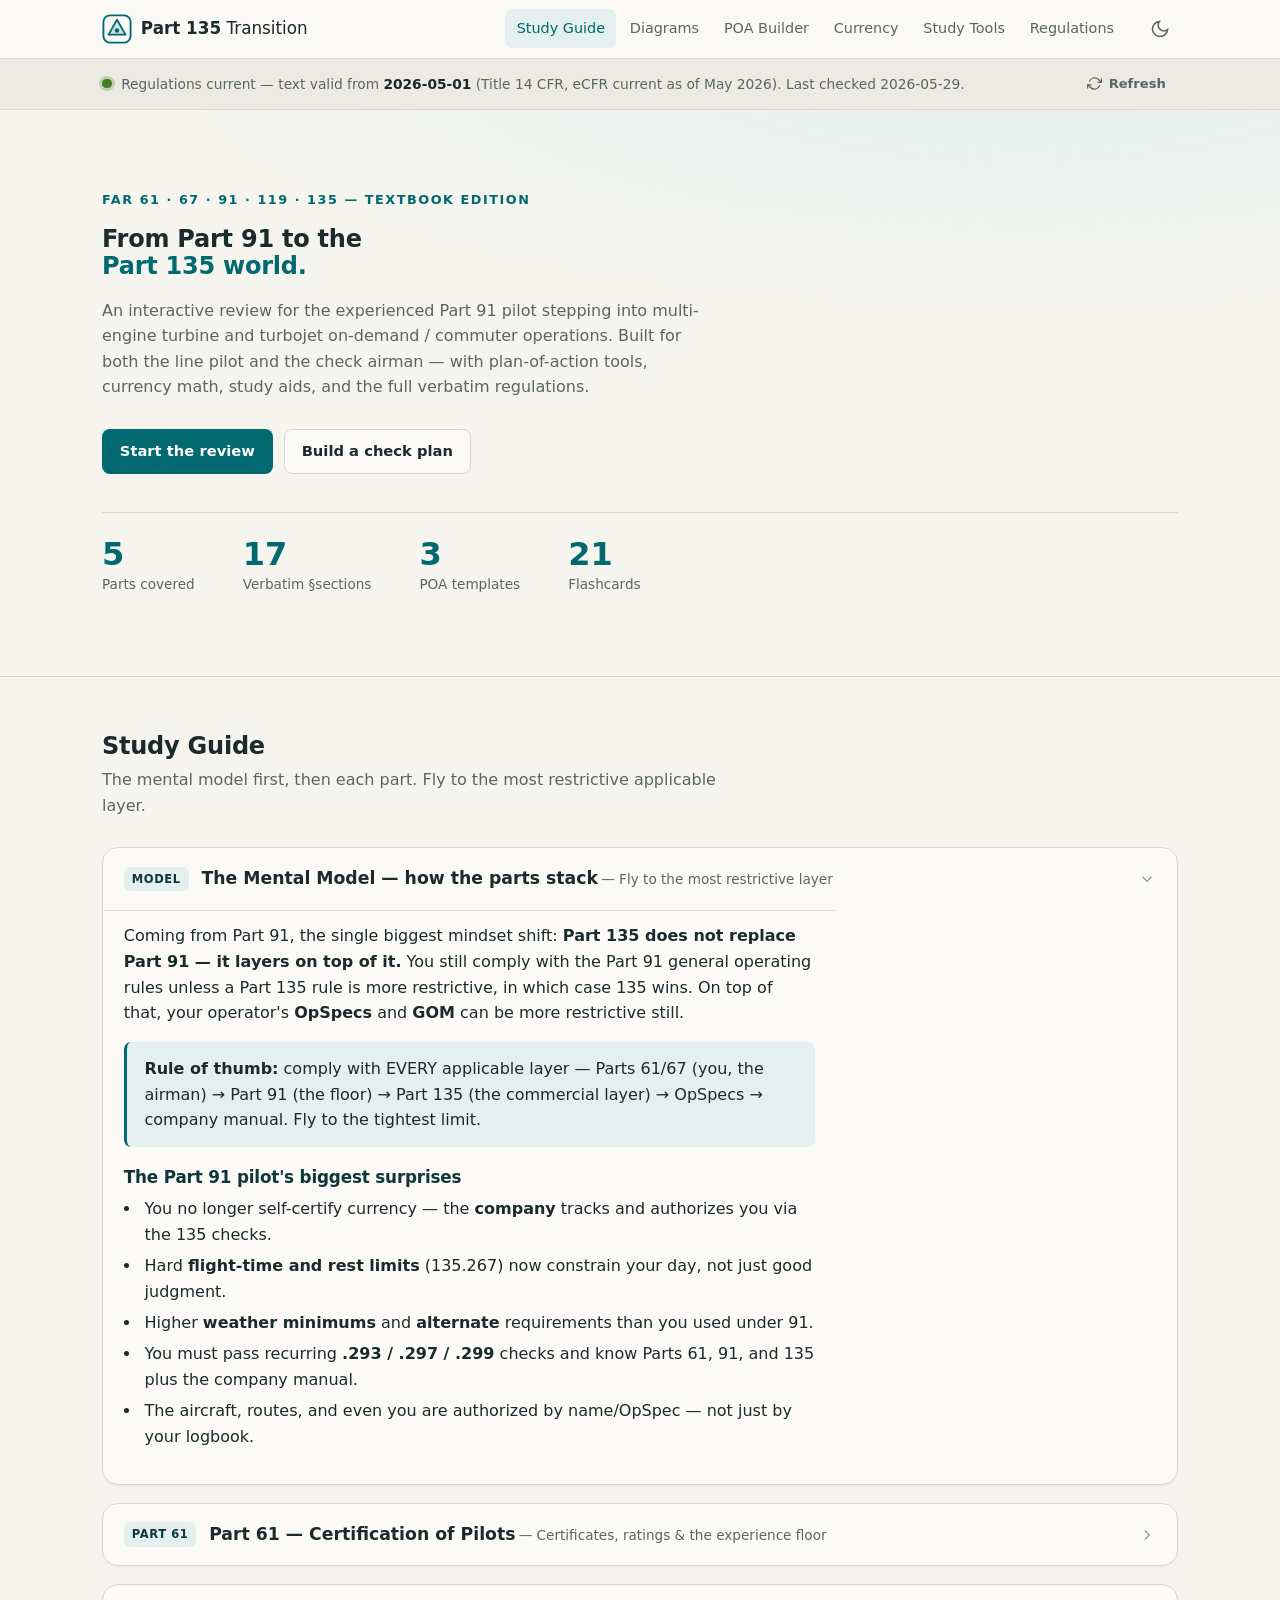
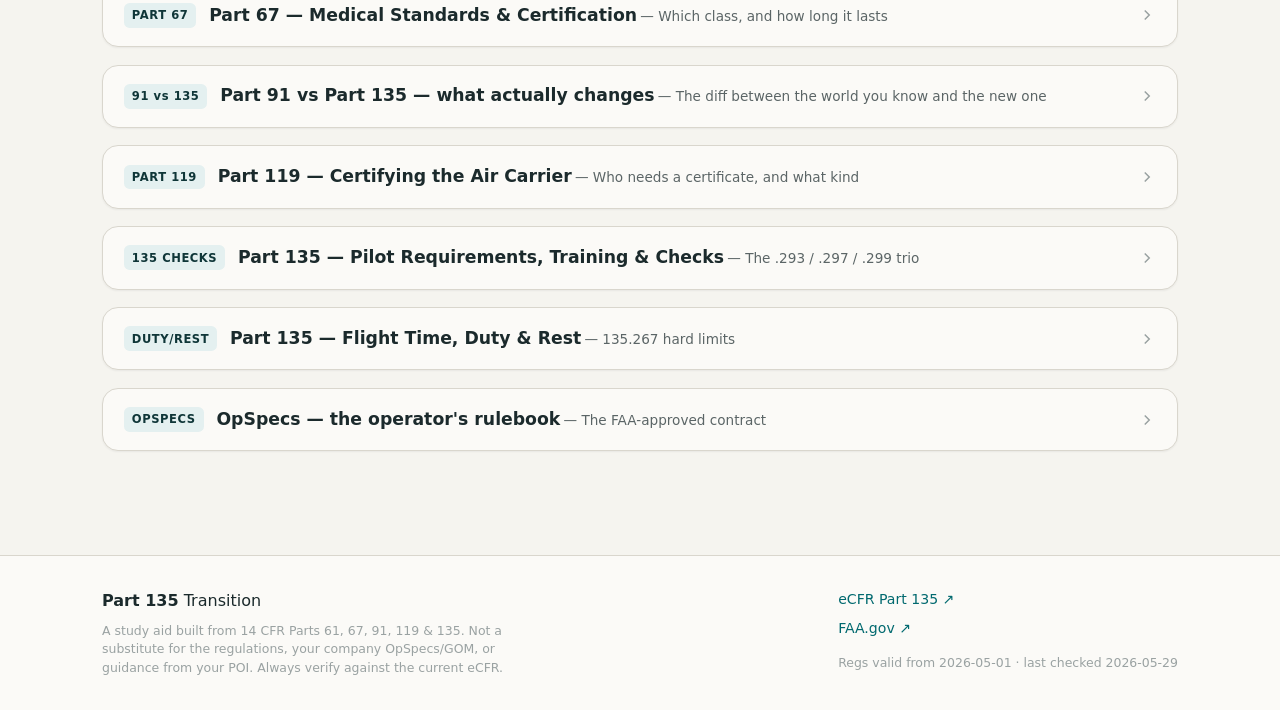
==== index.html @ 2782b60f "Initial commit: Part 91 to 135 transition interactive study site - SPA: study guide, diagrams, POA b" ====
<!DOCTYPE html>
<html lang="en" data-theme="light">
<head>
<meta charset="UTF-8" />
<meta name="viewport" content="width=device-width, initial-scale=1.0" />
<title>Part 135 Transition — Interactive Study Guide & Check Airman Tools</title>
<meta name="description" content="Interactive review of FAR Parts 61, 67, 91, 119 & 135 for Part 91 pilots moving into the Part 135 world. Plan-of-action builder, currency tools, flashcards, and the full verbatim regulations." />
<link rel="preconnect" href="https://api.fontshare.com" />
<link href="https://api.fontshare.com/v2/css?f[]=satoshi@400,500,700,900&f[]=general-sans@500,600,700&display=swap" rel="stylesheet" />
<link rel="stylesheet" href="css/style.css" />
<link rel="icon" href="assets/favicon.svg" type="image/svg+xml" />
</head>
<body>
<a class="skip-link" href="#main">Skip to content</a>

<header class="topbar">
  <div class="wrap topbar-inner">
    <a class="brand" href="#top" aria-label="Part 135 Transition home">
      <svg class="brand-mark" viewBox="0 0 32 32" fill="none" aria-hidden="true">
        <rect x="1.5" y="1.5" width="29" height="29" rx="7" stroke="currentColor" stroke-width="2"/>
        <path d="M16 6 L25 22 H7 Z" fill="currentColor" opacity="0.16"/>
        <path d="M16 6 L25 22 H7 Z" stroke="currentColor" stroke-width="2" stroke-linejoin="round"/>
        <circle cx="16" cy="17.5" r="2.4" fill="currentColor"/>
      </svg>
      <span class="brand-text"><strong>Part&nbsp;135</strong> Transition</span>
    </a>
    <nav class="mainnav" aria-label="Primary">
      <button class="navlink" data-go="learn">Study Guide</button>
      <button class="navlink" data-go="diagrams">Diagrams</button>
      <button class="navlink" data-go="poa">POA Builder</button>
      <button class="navlink" data-go="currency">Currency</button>
      <button class="navlink" data-go="study">Study Tools</button>
      <button class="navlink" data-go="regs">Regulations</button>
    </nav>
    <button class="iconbtn" data-theme-toggle aria-label="Switch to dark mode"></button>
    <button class="iconbtn menubtn" aria-label="Open menu" aria-expanded="false">
      <svg width="22" height="22" viewBox="0 0 24 24" fill="none" stroke="currentColor" stroke-width="2"><path d="M3 6h18M3 12h18M3 18h18"/></svg>
    </button>
  </div>
</header>

<!-- Reg validity banner -->
<div class="regbar" id="regbar">
  <div class="wrap regbar-inner">
    <span class="regbar-dot" id="regDot" aria-hidden="true"></span>
    <span class="regbar-text" id="regText">Checking regulation currency…</span>
    <button class="btn btn-ghost btn-sm" id="refreshBtn">
      <svg width="15" height="15" viewBox="0 0 24 24" fill="none" stroke="currentColor" stroke-width="2" id="refreshIcon"><path d="M23 4v6h-6M1 20v-6h6"/><path d="M3.51 9a9 9 0 0 1 14.85-3.36L23 10M1 14l4.64 4.36A9 9 0 0 0 20.49 15"/></svg>
      Refresh
    </button>
  </div>
</div>

<main id="main">

<!-- HERO -->
<section class="hero" id="top">
  <div class="wrap hero-inner">
    <p class="eyebrow">FAR 61 · 67 · 91 · 119 · 135 — Textbook Edition</p>
    <h1>From Part&nbsp;91 to the<br/><span class="accent">Part&nbsp;135 world.</span></h1>
    <p class="lede">An interactive review for the experienced Part&nbsp;91 pilot stepping into multi-engine turbine and turbojet on-demand / commuter operations. Built for both the line pilot and the check airman — with plan-of-action tools, currency math, study aids, and the full verbatim regulations.</p>
    <div class="hero-cta">
      <button class="btn btn-primary" data-go="learn">Start the review</button>
      <button class="btn btn-outline" data-go="poa">Build a check plan</button>
    </div>
    <dl class="hero-stats">
      <div><dt>5</dt><dd>Parts covered</dd></div>
      <div><dt>17</dt><dd>Verbatim §sections</dd></div>
      <div><dt>3</dt><dd>POA templates</dd></div>
      <div><dt>21</dt><dd>Flashcards</dd></div>
    </dl>
  </div>
</section>

<div class="wrap">

<!-- LEARN -->
<section class="view" id="view-learn" data-view="learn">
  <header class="view-head">
    <h2>Study Guide</h2>
    <p>The mental model first, then each part. Fly to the most restrictive applicable layer.</p>
  </header>
  <div id="learnBody" class="learn-body"></div>
</section>

<!-- DIAGRAMS -->
<section class="view hidden" id="view-diagrams" data-view="diagrams">
  <header class="view-head">
    <h2>Diagrams</h2>
    <p>The textbook figures — how the parts stack, the cert tree, currency calendar, weather flow, duty/rest timeline, and the Part 119 scope map.</p>
  </header>
  <div class="figgrid" id="figGrid"></div>
</section>

<!-- POA BUILDER -->
<section class="view hidden" id="view-poa" data-view="poa">
  <header class="view-head">
    <h2>Plan-of-Action Builder</h2>
    <p>For the check airman. Pick a check type, add the pilot &amp; aircraft details, tailor the items, and print a clean plan of action / checklist.</p>
  </header>
  <div class="poa-layout">
    <div class="poa-controls card no-print">
      <label class="field">
        <span>Check type</span>
        <select id="poaType"></select>
      </label>
      <div class="poa-grid2">
        <label class="field"><span>Pilot name</span><input id="poaPilot" type="text" placeholder="Last, First" /></label>
        <label class="field"><span>Certificate #</span><input id="poaCert" type="text" placeholder="optional" /></label>
        <label class="field"><span>Aircraft make/model</span><input id="poaAcft" type="text" placeholder="e.g. Citation CJ3" /></label>
        <label class="field"><span>Date</span><input id="poaDate" type="date" /></label>
        <label class="field"><span>Check airman</span><input id="poaCheckman" type="text" placeholder="Name" /></label>
        <label class="field"><span>Location / route</span><input id="poaLoc" type="text" placeholder="e.g. KFXE–KORL" /></label>
      </div>
      <label class="field"><span>Notes</span><textarea id="poaNotes" rows="2" placeholder="OpSpec references, special emphasis areas…"></textarea></label>
      <div class="poa-actions">
        <button class="btn btn-primary" id="poaPrint">Print / Save PDF</button>
        <button class="btn btn-outline" id="poaReset">Reset</button>
      </div>
      <p class="fineprint">Items are pre-filled from the regulations. Check the boxes you'll cover and add your own. This is a study aid — always verify against your OpSpecs, GOM, and the current rule.</p>
    </div>
    <div class="poa-output" id="poaOutput"></div>
  </div>
</section>

<!-- CURRENCY -->
<section class="view hidden" id="view-currency" data-view="currency">
  <header class="view-head">
    <h2>Currency Calculator</h2>
    <p>Enter each last-completed date to compute next-due dates and grace windows. Then print a per-pilot currency plan.</p>
  </header>
  <div class="card no-print cur-controls">
    <div class="poa-grid2">
      <label class="field"><span>Pilot name</span><input id="curPilot" type="text" placeholder="Last, First"></label>
      <label class="field"><span>Under 40?</span>
        <select id="curAge"><option value="no">No (40 or over)</option><option value="yes">Yes (under 40)</option></select>
      </label>
    </div>
    <div id="curRows"></div>
    <div class="poa-actions">
      <button class="btn btn-primary" id="curPrint">Print currency plan</button>
      <button class="btn btn-outline" id="curClear">Clear dates</button>
    </div>
  </div>
  <div class="cur-print" id="curPrintBlock"></div>
</section>

<!-- STUDY TOOLS -->
<section class="view hidden" id="view-study" data-view="study">
  <header class="view-head">
    <h2>Study Tools</h2>
    <p>Active recall beats re-reading. Flip the numbers, then test yourself.</p>
  </header>
  <div class="study-tabs no-print" role="tablist">
    <button class="stab active" data-stab="flash" role="tab">Flashcards</button>
    <button class="stab" data-stab="quiz" role="tab">Quiz</button>
    <button class="stab" data-stab="methods" role="tab">Study Methods</button>
  </div>

  <div class="stab-panel" id="panel-flash">
    <div class="flash-controls no-print">
      <label class="field inline"><span>Category</span><select id="flashCat"></select></label>
      <span class="flash-count" id="flashCount"></span>
    </div>
    <div class="flashcard" id="flashCard" tabindex="0" role="button" aria-label="Flashcard. Click to flip.">
      <div class="flash-inner">
        <div class="flash-face flash-front"><span class="flash-tag" id="flashTagF"></span><p id="flashQ"></p><span class="flash-hint">click to flip</span></div>
        <div class="flash-face flash-back"><span class="flash-tag" id="flashTagB"></span><p id="flashA"></p><span class="flash-reg" id="flashReg"></span></div>
      </div>
    </div>
    <div class="flash-nav no-print">
      <button class="btn btn-outline" id="flashPrev">‹ Prev</button>
      <button class="btn btn-outline" id="flashFlip">Flip</button>
      <button class="btn btn-outline" id="flashNext">Next ›</button>
    </div>
  </div>

  <div class="stab-panel hidden" id="panel-quiz">
    <div id="quizBody"></div>
  </div>

  <div class="stab-panel hidden" id="panel-methods">
    <div id="methodsBody" class="prose"></div>
  </div>
</section>

<!-- REGULATIONS -->
<section class="view hidden" id="view-regs" data-view="regs">
  <header class="view-head">
    <h2>Verbatim Regulations</h2>
    <p>The full official eCFR text of the key sections, with the high-impact numbers and rules highlighted. <mark class="hl-num">numbers &amp; thresholds</mark> · <mark class="hl-key">key requirements</mark>.</p>
  </header>
  <div class="reg-controls no-print">
    <input id="regSearch" type="search" placeholder="Search the regulations…" aria-label="Search regulations" />
    <span class="reg-valid" id="regValid"></span>
  </div>
  <div class="reg-toc no-print" id="regToc"></div>
  <div id="regBody" class="reg-body"></div>
</section>

</div><!-- /wrap -->
</main>

<footer class="footer">
  <div class="wrap footer-inner">
    <div>
      <span class="brand-text"><strong>Part 135</strong> Transition</span>
      <p class="fineprint">A study aid built from 14 CFR Parts 61, 67, 91, 119 &amp; 135. Not a substitute for the regulations, your company OpSpecs/GOM, or guidance from your POI. Always verify against the current eCFR.</p>
    </div>
    <div class="footer-links">
      <a href="https://www.ecfr.gov/current/title-14/chapter-I/subchapter-G/part-135" target="_blank" rel="noopener">eCFR Part 135 ↗</a>
      <a href="https://www.faa.gov" target="_blank" rel="noopener">FAA.gov ↗</a>
      <span id="footValid" class="fineprint"></span>
    </div>
  </div>
</footer>

<script src="data/content.js"></script>
<script src="js/app.js"></script>
</body>
</html>
---- css/style.css ----
/* ============================================================
   Part 135 Transition — instrument-panel aesthetic
   Deep teal accent (carried from the print edition), warm neutrals.
   ============================================================ */
:root, [data-theme="light"]{
  --bg:#f5f4ef; --surface:#fbfaf7; --surface-2:#ffffff; --offset:#eceae3;
  --border:#d9d6cd; --divider:#e4e1d9;
  --text:#1b2a2c; --muted:#5b6566; --faint:#9aa2a2;
  --primary:#01696f; --primary-h:#0c4e54; --primary-d:#0f3638;
  --teal-lt:#e4f0f0;
  --rust:#964219; --rust-lt:#f6e9e0; --green:#437a22; --gold:#d19900;
  --blue:#006494;
  --hl-num:#fff1a8; --hl-key:#d7efc4;
  --shadow-sm:0 1px 2px rgba(27,42,44,.06);
  --shadow-md:0 6px 22px rgba(27,42,44,.10);
  --shadow-lg:0 18px 48px rgba(27,42,44,.16);
  --radius:.6rem; --radius-lg:1rem;
  --font-body:'Satoshi','Helvetica Neue',system-ui,sans-serif;
  --font-display:'General Sans','Satoshi',system-ui,sans-serif;
  --wrap:1140px;
}
[data-theme="dark"]{
  --bg:#10181a; --surface:#16201f; --surface-2:#1b2625; --offset:#1d2a29;
  --border:#2c3a39; --divider:#243130;
  --text:#dfe6e4; --muted:#92a09f; --faint:#5d6a69;
  --primary:#4f98a3; --primary-h:#67aeb8; --primary-d:#8fc6cd;
  --teal-lt:#1d3133;
  --rust:#c9794e; --rust-lt:#2e231c; --green:#7bb451; --gold:#e8b13b;
  --blue:#5591c7;
  --hl-num:#7a6a1e; --hl-key:#3a5226;
  --shadow-sm:0 1px 2px rgba(0,0,0,.3);
  --shadow-md:0 6px 22px rgba(0,0,0,.4);
  --shadow-lg:0 18px 48px rgba(0,0,0,.5);
}
@media (prefers-color-scheme:dark){:root:not([data-theme]){color-scheme:dark}}

*,*::before,*::after{box-sizing:border-box;margin:0;padding:0}
html{-webkit-font-smoothing:antialiased;text-rendering:optimizeLegibility;scroll-behavior:smooth;scroll-padding-top:5.5rem}
body{font-family:var(--font-body);background:var(--bg);color:var(--text);line-height:1.6;font-size:1rem;min-height:100dvh}
img,svg{display:block;max-width:100%;height:auto}
button{cursor:pointer;background:none;border:none;font:inherit;color:inherit}
input,select,textarea{font:inherit;color:inherit}
a{color:var(--primary);text-decoration:none}
a:hover{text-decoration:underline}
h1,h2,h3,h4{font-family:var(--font-display);line-height:1.12;text-wrap:balance;letter-spacing:-.01em}
:focus-visible{outline:2px solid var(--primary);outline-offset:3px;border-radius:.35rem}
.wrap{max-width:var(--wrap);margin-inline:auto;padding-inline:clamp(1rem,4vw,2rem)}
.hidden{display:none!important}
.skip-link{position:absolute;left:-999px;top:0;background:var(--primary);color:#fff;padding:.6rem 1rem;z-index:100;border-radius:0 0 .4rem 0}
.skip-link:focus{left:0}

/* ---- top bar ---- */
.topbar{position:sticky;top:0;z-index:50;background:color-mix(in srgb,var(--surface) 88%,transparent);backdrop-filter:blur(10px);border-bottom:1px solid var(--border)}
.topbar-inner{display:flex;align-items:center;gap:1rem;height:3.6rem}
.brand{display:flex;align-items:center;gap:.55rem;color:var(--text);font-family:var(--font-display);font-size:1.05rem}
.brand:hover{text-decoration:none}
.brand-mark{width:30px;height:30px;color:var(--primary)}
.brand-text strong{font-weight:700}
.brand-text{font-weight:500}
.mainnav{display:flex;gap:.15rem;margin-left:auto}
.navlink{padding:.5rem .7rem;border-radius:.45rem;font-size:.9rem;color:var(--muted);font-weight:500;transition:.18s}
.navlink:hover{color:var(--text);background:var(--offset)}
.navlink.active{color:var(--primary);background:var(--teal-lt)}
.iconbtn{width:2.3rem;height:2.3rem;display:grid;place-items:center;border-radius:.5rem;color:var(--muted);border:1px solid transparent;transition:.18s}
.iconbtn:hover{background:var(--offset);color:var(--text)}
.menubtn{display:none}

/* ---- reg validity bar ---- */
.regbar{background:var(--offset);border-bottom:1px solid var(--border);font-size:.86rem}
.regbar-inner{display:flex;align-items:center;gap:.6rem;padding-block:.5rem;flex-wrap:wrap}
.regbar-dot{width:.6rem;height:.6rem;border-radius:50%;background:var(--green);flex:none;box-shadow:0 0 0 3px color-mix(in srgb,var(--green) 25%,transparent)}
.regbar-dot.warn{background:var(--gold);box-shadow:0 0 0 3px color-mix(in srgb,var(--gold) 25%,transparent)}
.regbar-dot.changed{background:var(--rust);box-shadow:0 0 0 3px color-mix(in srgb,var(--rust) 25%,transparent)}
.regbar-text{color:var(--muted)}
.regbar-text b{color:var(--text)}
#refreshBtn{margin-left:auto}
#refreshIcon.spin{animation:spin .8s linear infinite}
@keyframes spin{to{transform:rotate(360deg)}}

/* ---- buttons ---- */
.btn{display:inline-flex;align-items:center;gap:.4rem;padding:.6rem 1.05rem;border-radius:.5rem;font-weight:600;font-size:.92rem;border:1px solid transparent;transition:.18s;white-space:nowrap}
.btn-sm{padding:.35rem .7rem;font-size:.82rem}
.btn-primary{background:var(--primary);color:#fff}
.btn-primary:hover{background:var(--primary-h)}
.btn-outline{border-color:var(--border);color:var(--text);background:var(--surface)}
.btn-outline:hover{border-color:var(--primary);color:var(--primary)}
.btn-ghost{color:var(--muted)}
.btn-ghost:hover{background:var(--surface);color:var(--text)}

/* ---- hero ---- */
.hero{border-bottom:1px solid var(--border);background:
  radial-gradient(120% 80% at 80% -10%,var(--teal-lt) 0%,transparent 55%),var(--bg)}
.hero-inner{padding-block:clamp(2.5rem,7vw,5rem)}
.eyebrow{font-size:.8rem;letter-spacing:.12em;text-transform:uppercase;color:var(--primary);font-weight:600;margin-bottom:1rem}
.hero h1{font-size:clamp(2.3rem,1rem+6vw,4.2rem);font-weight:700;margin-bottom:1.1rem}
.hero h1 .accent{color:var(--primary)}
.lede{font-size:clamp(1.02rem,.95rem+.4vw,1.2rem);color:var(--muted);max-width:60ch;margin-bottom:1.8rem}
.hero-cta{display:flex;gap:.7rem;flex-wrap:wrap;margin-bottom:2.4rem}
.hero-stats{display:flex;gap:clamp(1.2rem,4vw,3rem);flex-wrap:wrap;border-top:1px solid var(--border);padding-top:1.6rem}
.hero-stats dt{font-family:var(--font-display);font-size:2rem;font-weight:700;color:var(--primary);line-height:1}
.hero-stats dd{font-size:.85rem;color:var(--muted);margin-top:.25rem}

/* ---- views ---- */
.view{padding-block:clamp(2rem,5vw,3.5rem)}
.view-head{margin-bottom:1.8rem;max-width:64ch}
.view-head h2{font-size:clamp(1.6rem,1rem+2vw,2.4rem);font-weight:700;margin-bottom:.45rem}
.view-head p{color:var(--muted)}
.card{background:var(--surface);border:1px solid var(--border);border-radius:var(--radius-lg);padding:clamp(1.1rem,3vw,1.6rem);box-shadow:var(--shadow-sm)}

/* ---- learn body / prose ---- */
.learn-body{display:flex;flex-direction:column;gap:1.1rem}
.acc{background:var(--surface);border:1px solid var(--border);border-radius:var(--radius-lg);overflow:hidden;box-shadow:var(--shadow-sm)}
.acc-head{display:flex;align-items:center;gap:.8rem;width:100%;padding:1.05rem 1.3rem;text-align:left;font-family:var(--font-display)}
.acc-head:hover{background:var(--offset)}
.acc-tag{font-size:.72rem;font-weight:700;letter-spacing:.05em;padding:.2rem .5rem;border-radius:.35rem;background:var(--teal-lt);color:var(--primary-d);flex:none}
.acc-title{font-weight:600;font-size:1.08rem}
.acc-sub{color:var(--muted);font-size:.85rem;font-family:var(--font-body);font-weight:400;margin-left:.2rem}
.acc-chev{margin-left:auto;color:var(--faint);transition:transform .2s}
.acc[open] .acc-chev,.acc.open .acc-chev{transform:rotate(90deg)}
.acc-body{padding:0 1.3rem 1.3rem;border-top:1px solid var(--divider)}
.prose{max-width:72ch}
.prose p{margin:.8rem 0;color:var(--text)}
.prose h4{font-size:1.05rem;margin:1.3rem 0 .5rem;color:var(--primary-d)}
.prose ul{margin:.6rem 0 .9rem 1.1rem;display:flex;flex-direction:column;gap:.35rem}
.prose li{padding-left:.2rem}
.prose .callout{background:var(--rust-lt);border-left:3px solid var(--rust);border-radius:.45rem;padding:.9rem 1.1rem;margin:1rem 0}
.prose .callout.teal{background:var(--teal-lt);border-color:var(--primary)}
.prose .callout strong{color:var(--text)}
.tablewrap{overflow-x:auto;margin:1rem 0;border:1px solid var(--border);border-radius:.6rem}
table{border-collapse:collapse;width:100%;font-size:.9rem;min-width:520px}
th,td{text-align:left;padding:.6rem .8rem;border-bottom:1px solid var(--divider);vertical-align:top}
thead th{background:var(--primary);color:#fff;font-family:var(--font-display);font-weight:600;font-size:.85rem}
tbody tr:nth-child(even){background:var(--offset)}

/* ---- diagrams ---- */
.figgrid{display:grid;grid-template-columns:repeat(auto-fit,minmax(320px,1fr));gap:1.3rem}
.figure{background:var(--surface);border:1px solid var(--border);border-radius:var(--radius-lg);padding:1rem;box-shadow:var(--shadow-sm)}
.figure img{border-radius:.5rem;background:#fff;width:100%;cursor:zoom-in}
.figure figcaption{font-size:.85rem;color:var(--muted);margin-top:.7rem}
.figure figcaption b{color:var(--text)}
.lightbox{position:fixed;inset:0;background:rgba(10,16,18,.86);display:grid;place-items:center;z-index:200;padding:2rem;cursor:zoom-out}
.lightbox img{max-width:96vw;max-height:92vh;border-radius:.5rem;background:#fff}

/* ---- POA ---- */
.poa-layout{display:grid;grid-template-columns:340px 1fr;gap:1.5rem;align-items:start}
.poa-controls{position:sticky;top:5.2rem}
.field{display:flex;flex-direction:column;gap:.3rem;margin-bottom:.85rem}
.field.inline{flex-direction:row;align-items:center;gap:.5rem;margin:0}
.field>span{font-size:.8rem;font-weight:600;color:var(--muted)}
.field input,.field select,.field textarea{padding:.55rem .65rem;border:1px solid var(--border);border-radius:.45rem;background:var(--surface-2);width:100%}
.field input:focus,.field select:focus,.field textarea:focus{border-color:var(--primary);outline:none}
.poa-grid2{display:grid;grid-template-columns:1fr 1fr;gap:0 .8rem}
.poa-actions{display:flex;gap:.6rem;margin:.4rem 0 .8rem}
.fineprint{font-size:.78rem;color:var(--faint);line-height:1.5}
.poa-output{background:var(--surface-2);border:1px solid var(--border);border-radius:var(--radius-lg);padding:clamp(1.2rem,3vw,2rem);box-shadow:var(--shadow-sm)}
.poa-doc-head{border-bottom:2px solid var(--primary);padding-bottom:1rem;margin-bottom:1.2rem}
.poa-doc-head h3{font-size:1.4rem;font-weight:700}
.poa-doc-head .meta{display:flex;gap:1.2rem;flex-wrap:wrap;margin-top:.6rem;font-size:.85rem;color:var(--muted)}
.poa-doc-head .meta b{color:var(--text)}
.poa-badge{display:inline-flex;gap:.5rem;font-size:.8rem;color:var(--muted);margin-top:.5rem}
.poa-badge span{background:var(--teal-lt);color:var(--primary-d);padding:.2rem .55rem;border-radius:.35rem;font-weight:600}
.poa-desc{color:var(--muted);font-size:.92rem;margin-bottom:1.2rem}
.poa-sec{margin-bottom:1.3rem}
.poa-sec h4{font-family:var(--font-display);font-size:1rem;color:var(--primary-d);border-bottom:1px solid var(--divider);padding-bottom:.4rem;margin-bottom:.6rem}
.poa-item{display:flex;gap:.6rem;align-items:flex-start;padding:.35rem 0;font-size:.92rem}
.poa-item input[type=checkbox]{width:1.05rem;height:1.05rem;margin-top:.2rem;accent-color:var(--primary);flex:none}
.poa-sign{margin-top:1.6rem;display:grid;grid-template-columns:1fr 1fr;gap:1.5rem 2rem}
.poa-sign .line{border-top:1px solid var(--text);padding-top:.3rem;font-size:.8rem;color:var(--muted)}

/* ---- currency ---- */
.cur-controls{margin-bottom:1.5rem}
.cur-row{display:grid;grid-template-columns:1.4fr 1fr auto;gap:.8rem;align-items:center;padding:.65rem 0;border-bottom:1px solid var(--divider)}
.cur-row .cur-label{font-size:.92rem}
.cur-row .cur-label small{display:block;color:var(--faint);font-size:.75rem}
.cur-row input[type=date]{padding:.45rem .6rem;border:1px solid var(--border);border-radius:.45rem;background:var(--surface-2)}
.cur-due{font-size:.85rem;font-weight:600;text-align:right;min-width:8rem}
.cur-due.ok{color:var(--green)}
.cur-due.soon{color:var(--gold)}
.cur-due.over{color:var(--rust)}
.cur-due small{display:block;font-weight:400;color:var(--muted)}
.cur-print{margin-top:0}
.cur-print .card{margin-top:0}
.cur-print-doc h3{font-size:1.3rem;margin-bottom:.3rem}

/* ---- study tools ---- */
.study-tabs{display:flex;gap:.3rem;border-bottom:1px solid var(--border);margin-bottom:1.6rem;flex-wrap:wrap}
.stab{padding:.6rem 1rem;font-weight:600;color:var(--muted);border-bottom:2px solid transparent;border-radius:.4rem .4rem 0 0}
.stab:hover{color:var(--text)}
.stab.active{color:var(--primary);border-bottom-color:var(--primary)}
.flash-controls{display:flex;align-items:center;justify-content:space-between;margin-bottom:1rem;gap:1rem;flex-wrap:wrap}
.flash-count{font-size:.85rem;color:var(--muted)}
.flashcard{perspective:1400px;max-width:640px;margin-inline:auto;height:300px;cursor:pointer}
.flash-inner{position:relative;width:100%;height:100%;transition:transform .5s;transform-style:preserve-3d}
.flashcard.flipped .flash-inner{transform:rotateY(180deg)}
.flash-face{position:absolute;inset:0;backface-visibility:hidden;border-radius:var(--radius-lg);border:1px solid var(--border);background:var(--surface);box-shadow:var(--shadow-md);padding:2rem;display:flex;flex-direction:column;justify-content:center;align-items:center;text-align:center;gap:1rem}
.flash-front{background:linear-gradient(160deg,var(--surface),var(--offset))}
.flash-back{transform:rotateY(180deg);background:linear-gradient(160deg,var(--teal-lt),var(--surface))}
.flash-face p{font-size:1.15rem;font-weight:500;max-width:46ch}
.flash-tag{position:absolute;top:1rem;left:1rem;font-size:.72rem;font-weight:700;text-transform:uppercase;letter-spacing:.05em;color:var(--primary);background:var(--surface-2);padding:.2rem .5rem;border-radius:.35rem;border:1px solid var(--border)}
.flash-hint{font-size:.78rem;color:var(--faint)}
.flash-reg{font-size:.82rem;font-weight:700;color:var(--primary-d)}
.flash-nav{display:flex;gap:.6rem;justify-content:center;margin-top:1.3rem}

/* quiz */
.quiz-q{background:var(--surface);border:1px solid var(--border);border-radius:var(--radius-lg);padding:1.2rem 1.3rem;margin-bottom:1rem;box-shadow:var(--shadow-sm)}
.quiz-q .qn{font-size:.78rem;color:var(--primary);font-weight:700;letter-spacing:.05em}
.quiz-q h4{font-family:var(--font-body);font-weight:600;font-size:1.02rem;margin:.3rem 0 .9rem}
.quiz-choices{display:flex;flex-direction:column;gap:.5rem}
.quiz-choice{display:flex;align-items:center;gap:.6rem;padding:.6rem .8rem;border:1px solid var(--border);border-radius:.5rem;background:var(--surface-2);text-align:left;transition:.15s;font-size:.92rem}
.quiz-choice:hover{border-color:var(--primary)}
.quiz-choice.correct{border-color:var(--green);background:color-mix(in srgb,var(--green) 12%,var(--surface-2))}
.quiz-choice.wrong{border-color:var(--rust);background:color-mix(in srgb,var(--rust) 12%,var(--surface-2))}
.quiz-choice .mk{margin-left:auto;font-weight:700}
.quiz-feedback{font-size:.85rem;margin-top:.7rem;color:var(--muted)}
.quiz-feedback b{color:var(--primary-d)}
.quiz-score{position:sticky;bottom:1rem;background:var(--primary);color:#fff;padding:.8rem 1.2rem;border-radius:.6rem;font-weight:600;box-shadow:var(--shadow-lg);text-align:center;margin-top:1rem}

/* ---- regulations ---- */
.reg-controls{display:flex;gap:1rem;align-items:center;flex-wrap:wrap;margin-bottom:1.2rem}
#regSearch{flex:1;min-width:240px;padding:.65rem .9rem;border:1px solid var(--border);border-radius:.5rem;background:var(--surface-2)}
.reg-valid{font-size:.82rem;color:var(--muted)}
.reg-toc{display:flex;gap:.4rem;flex-wrap:wrap;margin-bottom:1.6rem}
.reg-toc button{font-size:.82rem;padding:.4rem .7rem;border:1px solid var(--border);border-radius:.4rem;color:var(--muted);background:var(--surface)}
.reg-toc button:hover{border-color:var(--primary);color:var(--primary)}
.reg-group{margin-bottom:2rem}
.reg-group-h{font-family:var(--font-display);font-size:1rem;font-weight:600;color:#fff;background:var(--text);padding:.6rem 1rem;border-radius:.5rem;margin-bottom:1rem}
.reg-sec{background:var(--surface);border:1px solid var(--border);border-radius:var(--radius);padding:1.2rem 1.4rem;margin-bottom:1rem;box-shadow:var(--shadow-sm)}
.reg-sec.dim{opacity:.32}
.reg-sec h3{font-size:1.1rem;color:var(--primary-d);margin-bottom:.2rem}
.reg-sec .ecfr{font-size:.78rem;font-weight:600}
.reg-p{font-size:.9rem;line-height:1.55;margin:.35rem 0;color:var(--text)}
.reg-p.d1{margin-left:1.3rem}.reg-p.d2{margin-left:2.6rem}.reg-p.d3{margin-left:3.9rem}
mark.hl-num{background:var(--hl-num);color:inherit;padding:0 .12em;border-radius:.18em}
mark.hl-key{background:var(--hl-key);color:inherit;padding:0 .12em;border-radius:.18em}

/* ---- footer ---- */
.footer{border-top:1px solid var(--border);margin-top:3rem;background:var(--surface)}
.footer-inner{display:flex;justify-content:space-between;gap:2rem;flex-wrap:wrap;padding-block:2rem}
.footer-inner .fineprint{max-width:52ch;margin-top:.5rem}
.footer-links{display:flex;flex-direction:column;gap:.4rem;font-size:.88rem}

/* ---- responsive ---- */
@media(max-width:860px){
  .mainnav{display:none}
  .mainnav.open{display:flex;position:absolute;top:3.6rem;left:0;right:0;flex-direction:column;background:var(--surface);border-bottom:1px solid var(--border);padding:.6rem;gap:.2rem;box-shadow:var(--shadow-md)}
  .menubtn{display:grid}
  .poa-layout{grid-template-columns:1fr}
  .poa-controls{position:static}
  .cur-row{grid-template-columns:1fr;gap:.4rem}
  .cur-due{text-align:left}
}

/* ---- print ---- */
@media print{
  .topbar,.regbar,.hero,.footer,.no-print,.view-head p,.menubtn,.brand-mark{display:none!important}
  .view{display:none!important;padding:0}
  .view.printing{display:block!important}
  body{background:#fff;color:#000;font-size:11pt}
  .wrap{max-width:none;padding:0}
  .card,.poa-output,.flashcard{box-shadow:none;border:none}
  .poa-output{padding:0}
  .poa-item input[type=checkbox]{-webkit-appearance:none;appearance:none;width:12px;height:12px;border:1px solid #333;border-radius:2px}
  .poa-item input[type=checkbox]:checked{background:#333}
  thead th,.reg-group-h{-webkit-print-color-adjust:exact;print-color-adjust:exact}
  mark{-webkit-print-color-adjust:exact;print-color-adjust:exact}
  a{color:#000;text-decoration:none}
  .poa-sec,.poa-item{break-inside:avoid}
}
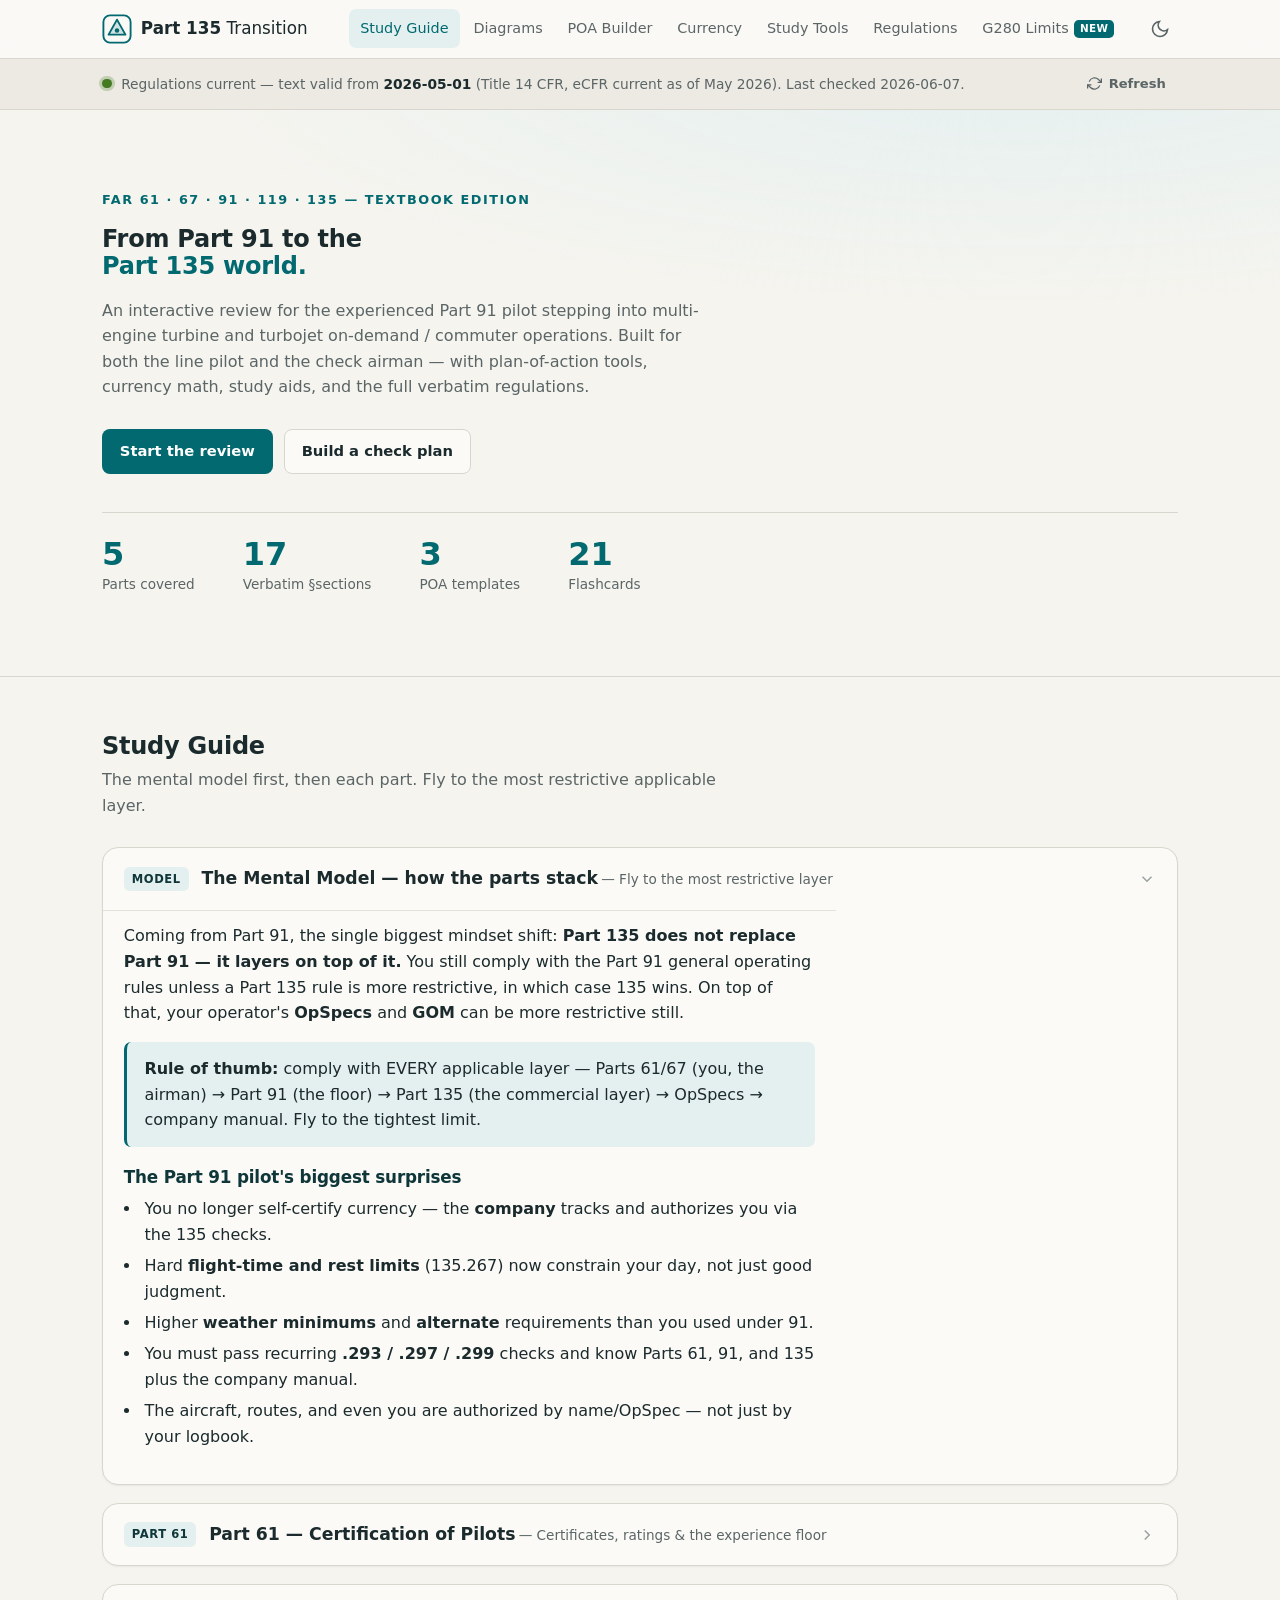
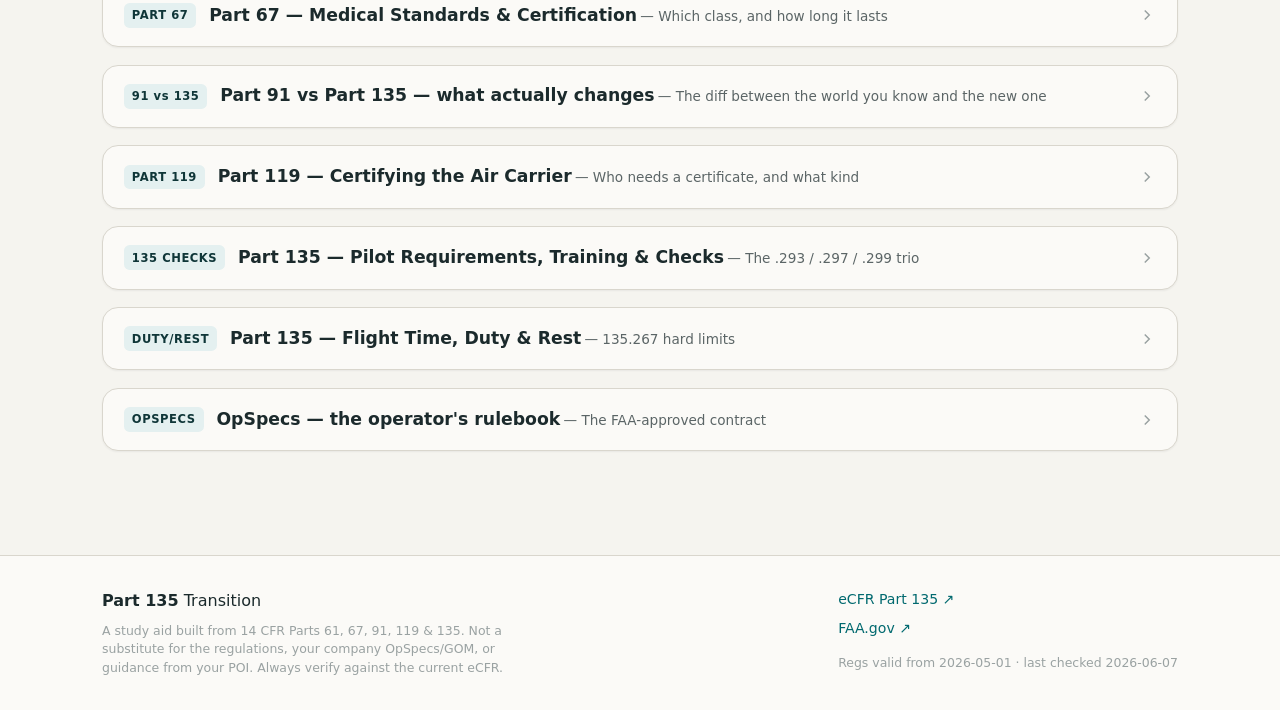
==== commit 2515dcb4: "Add G280 limitations study page - New /g280/ section with all limitations from G280 Rev 0.4 study sh" ====
--- a/index.html
+++ b/index.html
@@ -31,6 +31,7 @@
       <button class="navlink" data-go="currency">Currency</button>
       <button class="navlink" data-go="study">Study Tools</button>
       <button class="navlink" data-go="regs">Regulations</button>
+      <a class="navlink" href="g280/" style="display:inline-flex;align-items:center;gap:.35rem">G280 Limits<span style="font-size:.65rem;background:#01696f;color:#fff;padding:.05rem .35rem;border-radius:.3rem;letter-spacing:.04em;text-transform:uppercase;font-weight:700">New</span></a>
     </nav>
     <button class="iconbtn" data-theme-toggle aria-label="Switch to dark mode"></button>
     <button class="iconbtn menubtn" aria-label="Open menu" aria-expanded="false">
